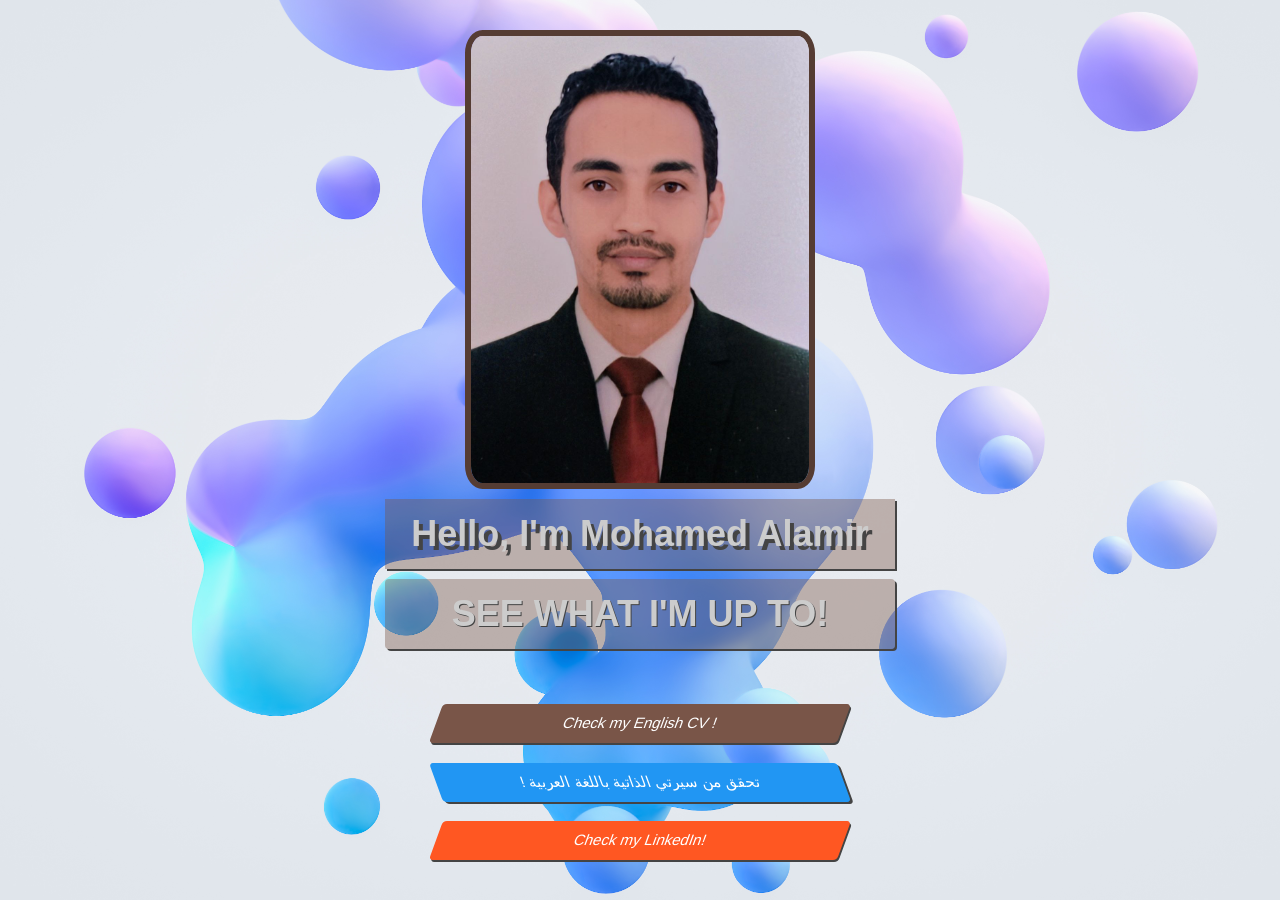
==== index.html @ e2bbe3fd "Online CV: English and Arabic Bilingual CV site with a landing page, English and Arabic versions, an" ====
<!DOCTYPE html>
<html lang="en">
<head>
    <meta charset="utf-8">
    <meta name="viewport" content="width=device-width, initial-scale=1">
    <title>Mohamed Alamir Ali</title>
    <meta name="description" content="Mohamed Alamir Ali — Operations Executive, Dubai. English and Arabic CV.">
    <link rel="stylesheet" href="https://www.w3schools.com/w3css/4/w3.css">
    <style>
        body {
            background: url("background2.jpg") no-repeat center center fixed;
            background-size: cover;
            padding: 2rem;
        }

        .container {
            width: 100%;
            padding-right: 15px;
            padding-left: 15px;
            margin-right: auto;
            margin-left: auto;
        }

        .links-container {
            display: flex;
            flex-direction: column;
            justify-content: center;
            align-items: center;
            gap: 20px;
        }

        .links-container a {
            width: 80%;
            box-shadow: 2px 2px 0 #444;
        }

        .name {
            background-color: rgba(121, 85, 72, 0.4);
            color: #ccc;
            text-shadow: 4px 4px 0 #444;
            box-shadow: 2px 2px 0 #444;
            font-size: 18px;
        }

        .subtext {
            font-size: 16px;
            background-color: rgba(121, 85, 72, 0.4);
            color: #ccc;
            text-shadow: 1px 1px 0 #444;
            box-shadow: 2px 2px 0 #444;
        }

        .portrait {
            border-color: #553c33 !important;
            width: 100%;
            max-width: 350px;
            height: auto;
            max-height: 500px;
            border-radius: 5%;
        }

        .name span {
            display: block;
        }

        .skew-1 {
            -webkit-transform: skewX(20deg);
            transform: skewX(20deg);
        }

        .skew-text-1 {
            -webkit-transform: skewX(-20deg);
            transform: skewX(-20deg);
        }

        .skew-2 {
            -webkit-transform: skewX(-20deg);
            transform: skewX(-20deg);
        }

        .skew-text-2 {
            -webkit-transform: skewX(20deg);
            transform: skewX(20deg);
        }

        @media (min-width: 576px) {
            .container {
                max-width: 540px;
            }

            .name {
                font-size: 36px;
            }
        }
    </style>
</head>
<body>

    <!-- Content container -->
    <div class="container">

        <!-- Image and name -->
        <div style="text-align: center">
            <img loading="lazy" src="./mohamed-alamir.jpg"
                 class="portrait w3-topbar w3-bottombar w3-rightbar w3-leftbar w3-border-dark-grey"
                 alt="Mohamed Alamir Ali">
            <h1 class="name"><span class="w3-padding w3-round" style="font-weight: bolder;">Hello, I'm Mohamed Alamir</span></h1>
            <h2 class="subtext name w3-padding w3-round" style="font-weight: bolder;">SEE WHAT I'M UP TO!</h2>
        </div>

        <br><br>

        <!-- Links -->
        <div class="links-container">
            <a href="./english.html" class="w3-button w3-round w3-brown w3-hover-blue-grey skew-2"><span class="skew-text-2">Check my English CV !</span></a>
            <a href="./arabic.html" class="w3-button w3-round w3-blue w3-hover-blue-grey skew-1"><span class="skew-text-1">! تحقق من سيرتي الذاتية باللغة العربية</span></a>
            <a href="https://www.linkedin.com/in/mohamed-alamir/" class="w3-button w3-round w3-deep-orange w3-hover-blue-grey skew-2" target="_blank" rel="noopener"><span class="skew-text-2">Check my LinkedIn!</span></a>
        </div>

    </div>

</body>
</html>
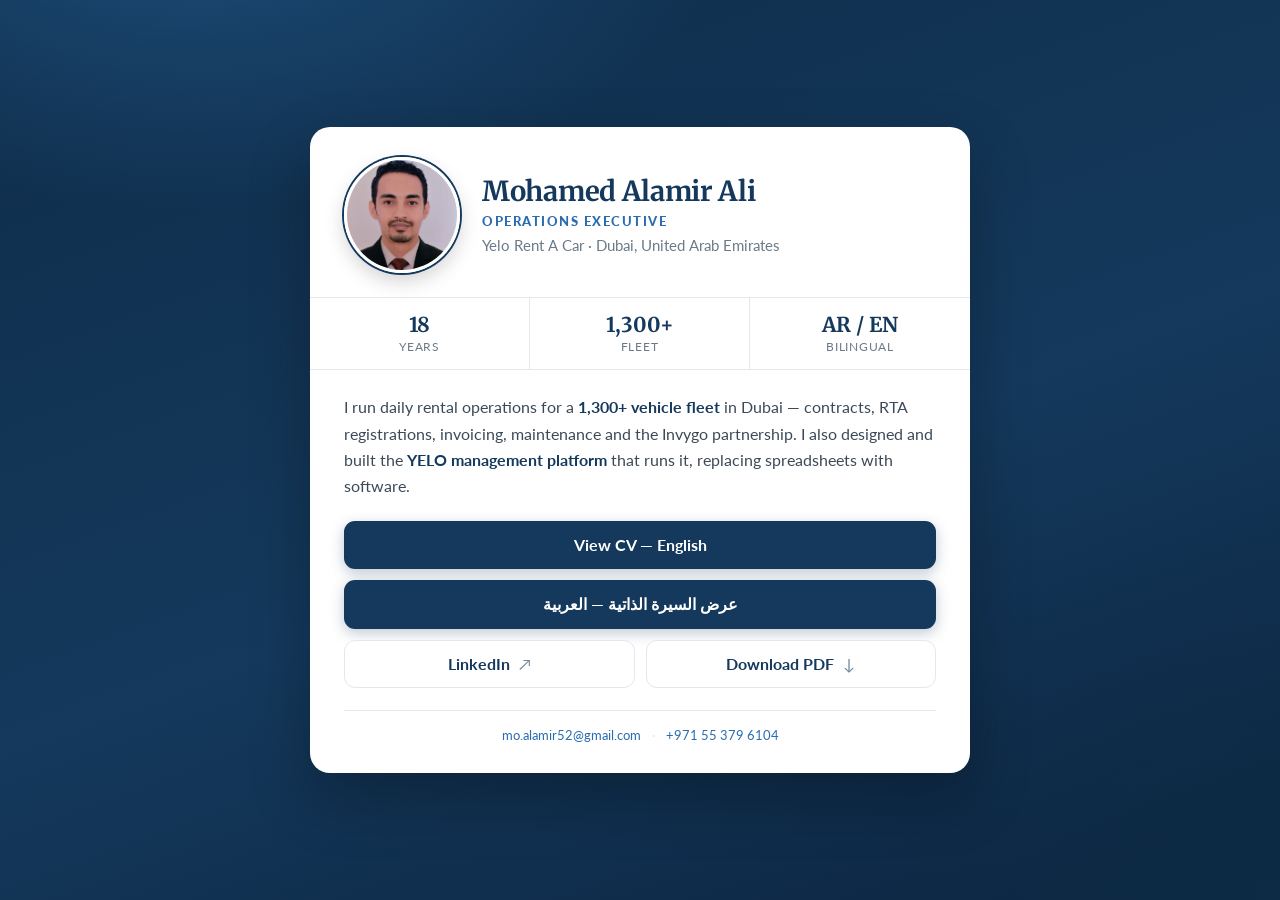
==== commit 5967dea1: "Rebuild the landing page and add back navigation The landing page carried no information — just a na" ====
--- a/index.html
+++ b/index.html
@@ -1,123 +1,261 @@
 <!DOCTYPE html>
 <html lang="en">
 <head>
-    <meta charset="utf-8">
-    <meta name="viewport" content="width=device-width, initial-scale=1">
-    <title>Mohamed Alamir Ali</title>
-    <meta name="description" content="Mohamed Alamir Ali — Operations Executive, Dubai. English and Arabic CV.">
-    <link rel="stylesheet" href="https://www.w3schools.com/w3css/4/w3.css">
-    <style>
-        body {
-            background: url("background2.jpg") no-repeat center center fixed;
-            background-size: cover;
-            padding: 2rem;
+<meta charset="utf-8">
+<meta name="viewport" content="width=device-width, initial-scale=1">
+<title>Mohamed Alamir Ali — Operations Executive, Dubai</title>
+<meta name="description" content="Operations Executive at Yelo Rent A Car, Dubai. 18 years across retail, telecom and rental operations. English and Arabic CV.">
+
+<meta property="og:type" content="profile">
+<meta property="og:title" content="Mohamed Alamir Ali — Operations Executive, Dubai">
+<meta property="og:description" content="18 years in operations and customer service. Managing a 1,300+ vehicle fleet at Yelo Rent A Car, Dubai.">
+<meta property="og:image" content="https://moalamir52.github.io/mohamed-alamir.jpg">
+<meta property="og:url" content="https://moalamir52.github.io/">
+<meta name="twitter:card" content="summary">
+
+<link rel="icon" href="data:image/svg+xml,<svg xmlns='http://www.w3.org/2000/svg' viewBox='0 0 100 100'><rect width='100' height='100' rx='20' fill='%2314395c'/><text y='.9em' x='50' text-anchor='middle' font-size='62' font-family='Georgia,serif' fill='white'>M</text></svg>">
+
+<link rel="preconnect" href="https://fonts.googleapis.com">
+<link rel="preconnect" href="https://fonts.gstatic.com" crossorigin>
+<link href="https://fonts.googleapis.com/css2?family=Lato:wght@400;700;900&family=Merriweather:wght@700&display=swap" rel="stylesheet">
+
+<style>
+    *, *::before, *::after { margin: 0; padding: 0; box-sizing: border-box; }
+
+    :root {
+        --navy:   #14395c;
+        --blue:   #2b6cb0;
+        --ink:    #23303c;
+        --muted:  #6b7a89;
+        --line:   #e3e8ee;
+    }
+
+    body {
+        font-family: 'Lato', 'Segoe UI', Tahoma, sans-serif;
+        color: var(--ink);
+        background:
+            radial-gradient(900px 500px at 15% -10%, #1d4d7a 0%, transparent 60%),
+            radial-gradient(700px 500px at 100% 100%, #0d2b45 0%, transparent 60%),
+            linear-gradient(160deg, #0f2d4a 0%, #14395c 55%, #0c2440 100%);
+        min-height: 100vh;
+        display: flex;
+        align-items: center;
+        justify-content: center;
+        padding: 28px 18px;
+        -webkit-font-smoothing: antialiased;
+    }
+
+    .card {
+        width: 100%;
+        min-width: 0;
+        max-width: 660px;
+        background: #fff;
+        border-radius: 20px;
+        box-shadow: 0 24px 60px rgba(0,0,0,.28);
+        overflow: hidden;
+    }
+
+    /* ---------- Header ---------- */
+    .head {
+        display: flex;
+        align-items: center;
+        gap: 22px;
+        padding: 30px 34px 24px;
+        border-bottom: 1px solid var(--line);
+    }
+
+    .photo {
+        width: 116px;
+        height: 116px;
+        flex-shrink: 0;
+        border-radius: 50%;
+        object-fit: cover;
+        object-position: center 18%;
+        border: 3px solid #fff;
+        box-shadow: 0 0 0 2px var(--navy), 0 8px 20px rgba(0,0,0,.18);
+    }
+
+    h1 {
+        font-family: 'Merriweather', Georgia, serif;
+        font-size: 1.72rem;
+        line-height: 1.2;
+        color: var(--navy);
+        letter-spacing: -.3px;
+    }
+
+    .role {
+        margin-top: 5px;
+        font-size: .82rem;
+        font-weight: 900;
+        letter-spacing: 1.5px;
+        text-transform: uppercase;
+        color: var(--blue);
+    }
+
+    .place {
+        margin-top: 7px;
+        font-size: .93rem;
+        color: var(--muted);
+        overflow-wrap: break-word;
+    }
+
+    .head > div { min-width: 0; }
+
+    /* ---------- Stats ---------- */
+    .stats {
+        display: grid;
+        grid-template-columns: repeat(3, minmax(0, 1fr));
+        border-bottom: 1px solid var(--line);
+    }
+
+    .stat {
+        padding: 16px 10px;
+        text-align: center;
+        border-right: 1px solid var(--line);
+    }
+    .stat:last-child { border-right: 0; }
+
+    .stat b {
+        display: block;
+        font-family: 'Merriweather', Georgia, serif;
+        font-size: 1.28rem;
+        color: var(--navy);
+        line-height: 1.1;
+    }
+    .stat span {
+        display: block;
+        margin-top: 4px;
+        font-size: .72rem;
+        letter-spacing: .7px;
+        text-transform: uppercase;
+        color: var(--muted);
+    }
+
+    /* ---------- Body ---------- */
+    .body { padding: 24px 34px 30px; }
+
+    .pitch {
+        font-size: .99rem;
+        line-height: 1.65;
+        color: #3c4a58;
+        margin-bottom: 22px;
+    }
+    .pitch strong { color: var(--navy); }
+
+    .links { display: grid; gap: 11px; }
+
+    .btn {
+        display: flex;
+        align-items: center;
+        justify-content: center;
+        gap: 9px;
+        padding: 14px 20px;
+        border-radius: 11px;
+        font-size: .97rem;
+        font-weight: 700;
+        text-align: center;
+        text-decoration: none;
+        border: 1.5px solid transparent;
+        transition: transform .15s ease, box-shadow .15s ease, background-color .15s ease;
+    }
+    .btn .arrow { font-weight: 400; opacity: .6; }
+
+    .btn-primary {
+        background: var(--navy);
+        color: #fff;
+        box-shadow: 0 4px 14px rgba(20,57,92,.28);
+    }
+    .btn-primary:hover { background: #1b4a75; transform: translateY(-2px); }
+
+    .btn-ghost {
+        background: #fff;
+        color: var(--navy);
+        border-color: var(--line);
+    }
+    .btn-ghost:hover { border-color: var(--blue); color: var(--blue); transform: translateY(-2px); }
+
+    .row2 { display: grid; grid-template-columns: repeat(2, minmax(0, 1fr)); gap: 11px; }
+
+    footer {
+        margin-top: 22px;
+        padding-top: 16px;
+        border-top: 1px solid var(--line);
+        text-align: center;
+        font-size: .82rem;
+        color: var(--muted);
+    }
+    footer a { color: var(--blue); text-decoration: none; overflow-wrap: anywhere; }
+    footer a:hover { text-decoration: underline; }
+    footer .sep { margin: 0 8px; color: var(--line); }
+
+    /* ---------- Responsive ---------- */
+    @media (max-width: 560px) {
+        .head {
+            flex-direction: column;
+            text-align: center;
+            gap: 16px;
+            padding: 28px 22px 22px;
         }
-
-        .container {
-            width: 100%;
-            padding-right: 15px;
-            padding-left: 15px;
-            margin-right: auto;
-            margin-left: auto;
-        }
-
-        .links-container {
-            display: flex;
-            flex-direction: column;
-            justify-content: center;
-            align-items: center;
-            gap: 20px;
-        }
-
-        .links-container a {
-            width: 80%;
-            box-shadow: 2px 2px 0 #444;
-        }
-
-        .name {
-            background-color: rgba(121, 85, 72, 0.4);
-            color: #ccc;
-            text-shadow: 4px 4px 0 #444;
-            box-shadow: 2px 2px 0 #444;
-            font-size: 18px;
-        }
-
-        .subtext {
-            font-size: 16px;
-            background-color: rgba(121, 85, 72, 0.4);
-            color: #ccc;
-            text-shadow: 1px 1px 0 #444;
-            box-shadow: 2px 2px 0 #444;
-        }
-
-        .portrait {
-            border-color: #553c33 !important;
-            width: 100%;
-            max-width: 350px;
-            height: auto;
-            max-height: 500px;
-            border-radius: 5%;
-        }
-
-        .name span {
-            display: block;
-        }
-
-        .skew-1 {
-            -webkit-transform: skewX(20deg);
-            transform: skewX(20deg);
-        }
-
-        .skew-text-1 {
-            -webkit-transform: skewX(-20deg);
-            transform: skewX(-20deg);
-        }
-
-        .skew-2 {
-            -webkit-transform: skewX(-20deg);
-            transform: skewX(-20deg);
-        }
-
-        .skew-text-2 {
-            -webkit-transform: skewX(20deg);
-            transform: skewX(20deg);
-        }
-
-        @media (min-width: 576px) {
-            .container {
-                max-width: 540px;
-            }
-
-            .name {
-                font-size: 36px;
-            }
-        }
-    </style>
+        h1 { font-size: 1.45rem; }
+        .body { padding: 22px 22px 26px; }
+        .row2 { grid-template-columns: 1fr; }
+        .stat b { font-size: 1.12rem; }
+    }
+
+    @media (prefers-reduced-motion: reduce) {
+        .btn { transition: none; }
+        .btn:hover { transform: none; }
+    }
+</style>
 </head>
 <body>
 
-    <!-- Content container -->
-    <div class="container">
-
-        <!-- Image and name -->
-        <div style="text-align: center">
-            <img loading="lazy" src="./mohamed-alamir.jpg"
-                 class="portrait w3-topbar w3-bottombar w3-rightbar w3-leftbar w3-border-dark-grey"
-                 alt="Mohamed Alamir Ali">
-            <h1 class="name"><span class="w3-padding w3-round" style="font-weight: bolder;">Hello, I'm Mohamed Alamir</span></h1>
-            <h2 class="subtext name w3-padding w3-round" style="font-weight: bolder;">SEE WHAT I'M UP TO!</h2>
+<main class="card">
+
+    <div class="head">
+        <img class="photo" src="mohamed-alamir.jpg" alt="Mohamed Alamir Ali">
+        <div>
+            <h1>Mohamed Alamir Ali</h1>
+            <div class="role">Operations Executive</div>
+            <div class="place">Yelo Rent A Car &middot; Dubai, United Arab Emirates</div>
         </div>
-
-        <br><br>
-
-        <!-- Links -->
-        <div class="links-container">
-            <a href="./english.html" class="w3-button w3-round w3-brown w3-hover-blue-grey skew-2"><span class="skew-text-2">Check my English CV !</span></a>
-            <a href="./arabic.html" class="w3-button w3-round w3-blue w3-hover-blue-grey skew-1"><span class="skew-text-1">! تحقق من سيرتي الذاتية باللغة العربية</span></a>
-            <a href="https://www.linkedin.com/in/mohamed-alamir/" class="w3-button w3-round w3-deep-orange w3-hover-blue-grey skew-2" target="_blank" rel="noopener"><span class="skew-text-2">Check my LinkedIn!</span></a>
+    </div>
+
+    <div class="stats">
+        <div class="stat"><b>18</b><span>Years</span></div>
+        <div class="stat"><b>1,300+</b><span>Fleet</span></div>
+        <div class="stat"><b>AR / EN</b><span>Bilingual</span></div>
+    </div>
+
+    <div class="body">
+        <p class="pitch">
+            I run daily rental operations for a <strong>1,300+ vehicle fleet</strong> in Dubai — contracts,
+            RTA registrations, invoicing, maintenance and the Invygo partnership. I also designed and built
+            the <strong>YELO management platform</strong> that runs it, replacing spreadsheets with software.
+        </p>
+
+        <div class="links">
+            <a class="btn btn-primary" href="./english.html">View CV — English</a>
+            <a class="btn btn-primary" href="./arabic.html" dir="rtl">عرض السيرة الذاتية — العربية</a>
+
+            <div class="row2">
+                <a class="btn btn-ghost" href="https://www.linkedin.com/in/mohamed-alamir/" target="_blank" rel="noopener">
+                    LinkedIn <span class="arrow">&#8599;</span>
+                </a>
+                <a class="btn btn-ghost" href="Mohamed Alamir` Resume.pdf" download>
+                    Download PDF <span class="arrow">&darr;</span>
+                </a>
+            </div>
         </div>
 
+        <footer>
+            <a href="mailto:mo.alamir52@gmail.com">mo.alamir52@gmail.com</a>
+            <span class="sep">&middot;</span>
+            <a href="https://wa.me/971553796104" target="_blank" rel="noopener">+971&nbsp;55&nbsp;379&nbsp;6104</a>
+        </footer>
     </div>
+
+</main>
 
 </body>
 </html>
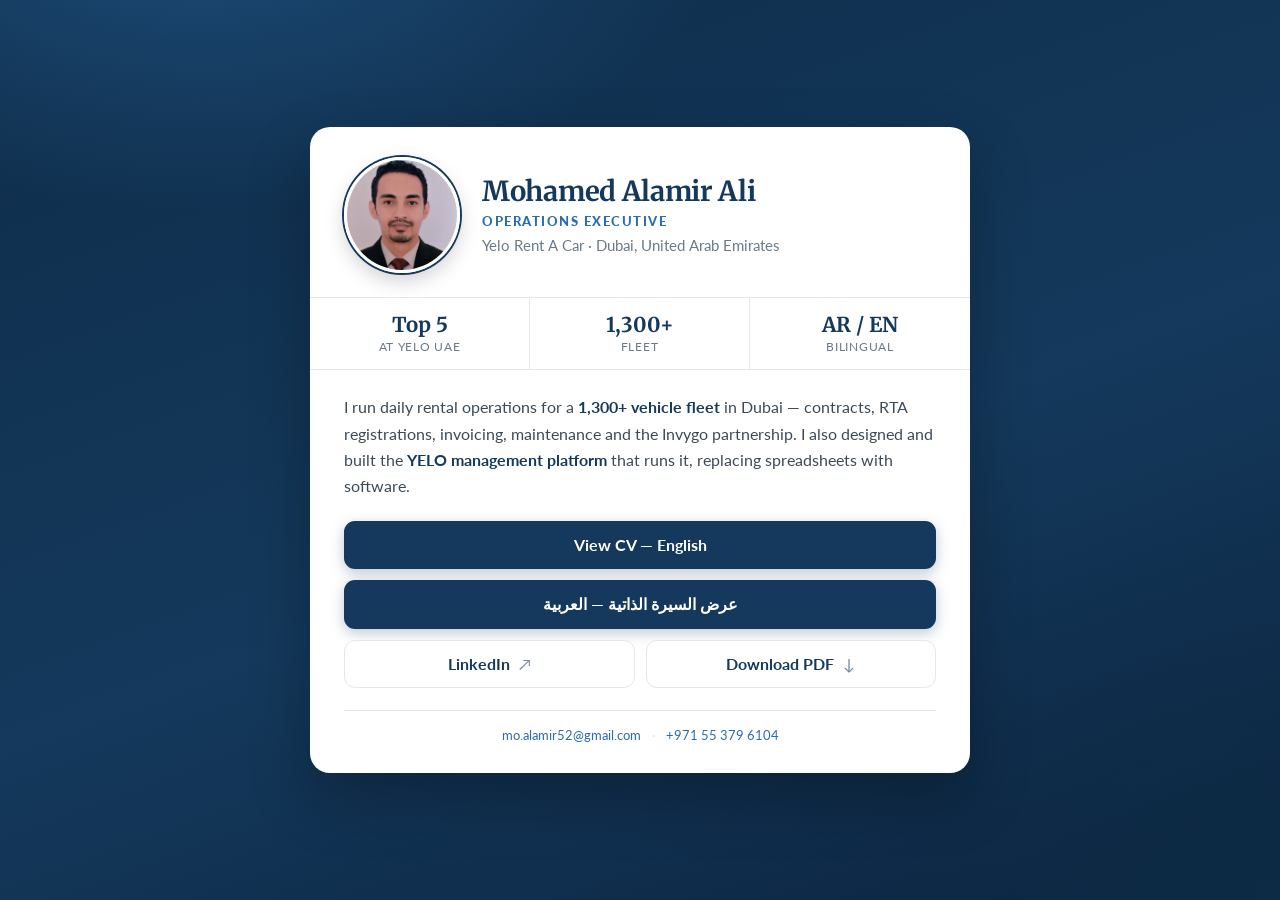
==== commit f45833f0: "Drop the years-of-experience count Leading with "18 years" risks reading as overqualified for the op" ====
--- a/index.html
+++ b/index.html
@@ -4,11 +4,11 @@
 <meta charset="utf-8">
 <meta name="viewport" content="width=device-width, initial-scale=1">
 <title>Mohamed Alamir Ali — Operations Executive, Dubai</title>
-<meta name="description" content="Operations Executive at Yelo Rent A Car, Dubai. 18 years across retail, telecom and rental operations. English and Arabic CV.">
+<meta name="description" content="Operations Executive at Yelo Rent A Car, Dubai. Managing a 1,300+ vehicle fleet. English and Arabic CV.">
 
 <meta property="og:type" content="profile">
 <meta property="og:title" content="Mohamed Alamir Ali — Operations Executive, Dubai">
-<meta property="og:description" content="18 years in operations and customer service. Managing a 1,300+ vehicle fleet at Yelo Rent A Car, Dubai.">
+<meta property="og:description" content="Operations and customer service across retail, telecom and rental. Managing a 1,300+ vehicle fleet at Yelo Rent A Car, Dubai.">
 <meta property="og:image" content="https://moalamir52.github.io/mohamed-alamir.jpg">
 <meta property="og:url" content="https://moalamir52.github.io/">
 <meta name="twitter:card" content="summary">
@@ -222,7 +222,7 @@
     </div>
 
     <div class="stats">
-        <div class="stat"><b>18</b><span>Years</span></div>
+        <div class="stat"><b>Top 5</b><span>At Yelo UAE</span></div>
         <div class="stat"><b>1,300+</b><span>Fleet</span></div>
         <div class="stat"><b>AR / EN</b><span>Bilingual</span></div>
     </div>
